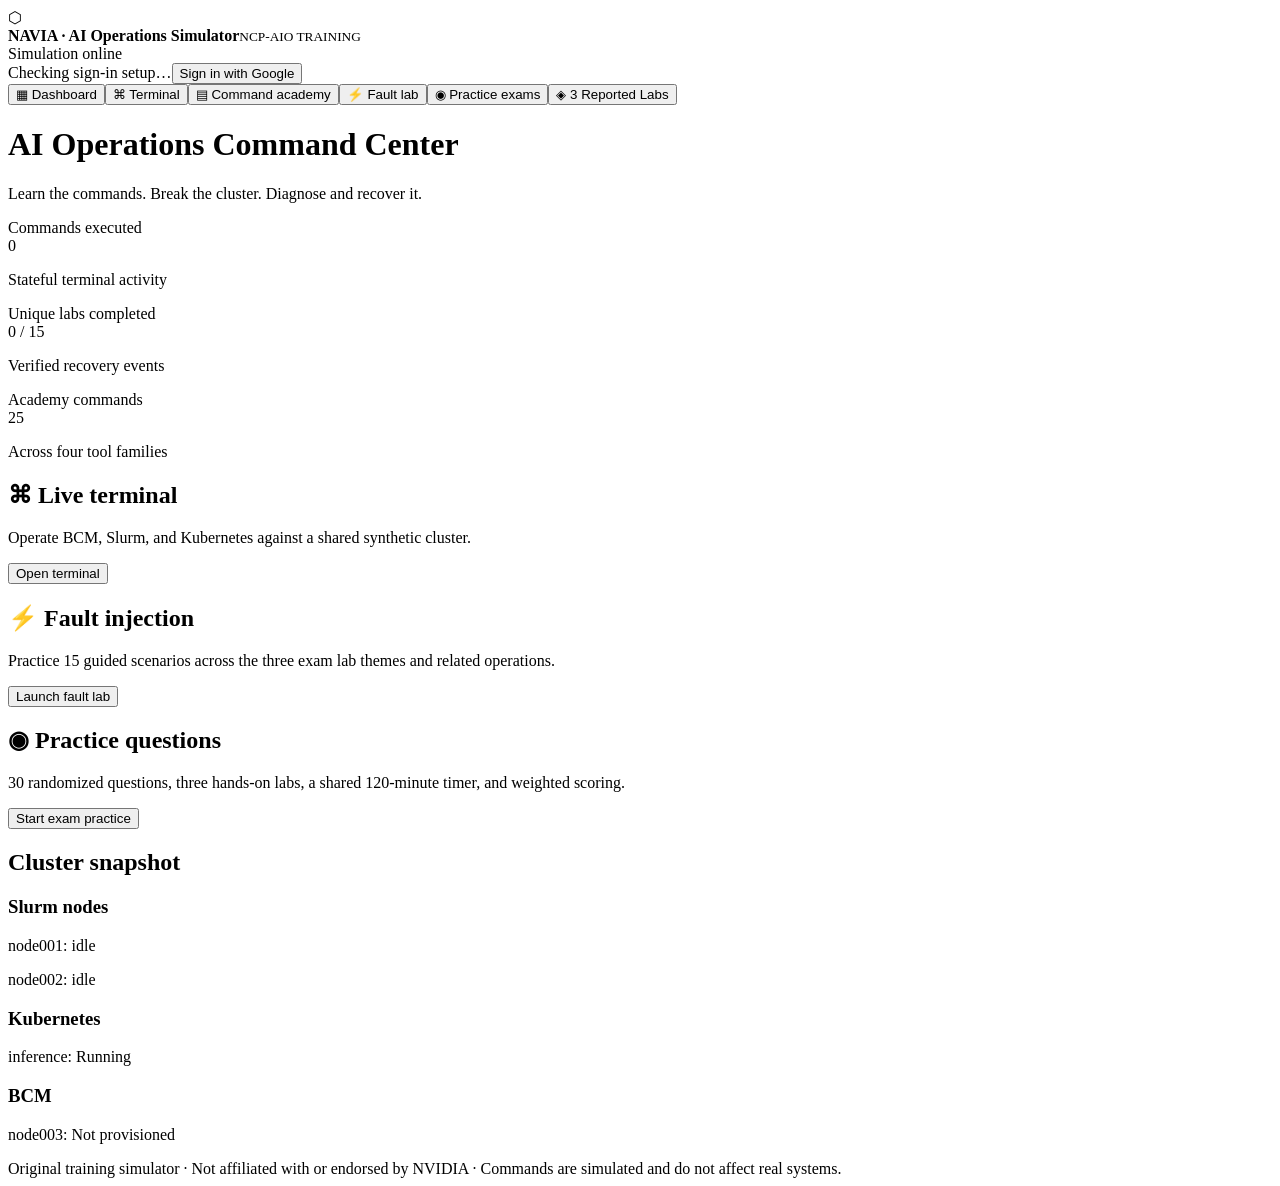
==== aio/index.html @ 16745d51 "Add files via upload" ====
<!doctype html><html lang="en"><head><meta charset="UTF-8"><meta name="viewport" content="width=device-width,initial-scale=1,viewport-fit=cover"><meta name="theme-color" content="#101d31"><meta name="apple-mobile-web-app-capable" content="yes"><title>NAVIA · AI Operations Simulator</title><link rel="manifest" href="manifest.webmanifest"><link rel="stylesheet" href="style.css?v=31"></head><body><header><div class="brand"><span class="logo">⬡</span><div><strong>NAVIA · AI Operations Simulator</strong><small>NCP-AIO TRAINING</small></div></div><span class="status"><i></i> Simulation online</span><div class="cloud-auth"><span id="cloud-status" aria-live="polite">Checking sign-in setup…</span><button id="cloud-login" type="button">Sign in with Google</button><button id="cloud-logout" type="button" hidden>Sign out</button></div></header><nav id="nav"><button data-page="dashboard" class="active">▦ Dashboard</button><button data-page="terminal">⌘ Terminal</button><button data-page="academy">▤ Command academy</button><button data-page="faults">⚡ Fault lab</button><button data-page="exams">◉ Practice exams</button><button onclick="location.href='exam-recall.html'">◈ 3 Reported Labs</button></nav><main id="app"></main><footer>Original training simulator · Not affiliated with or endorsed by NVIDIA · Commands are simulated and do not affect real systems.</footer><script src="ops-engine.js?v=31"></script><script src="app.js?v=31"></script><script type="module" src="cloud.js?v=10"></script></body></html>
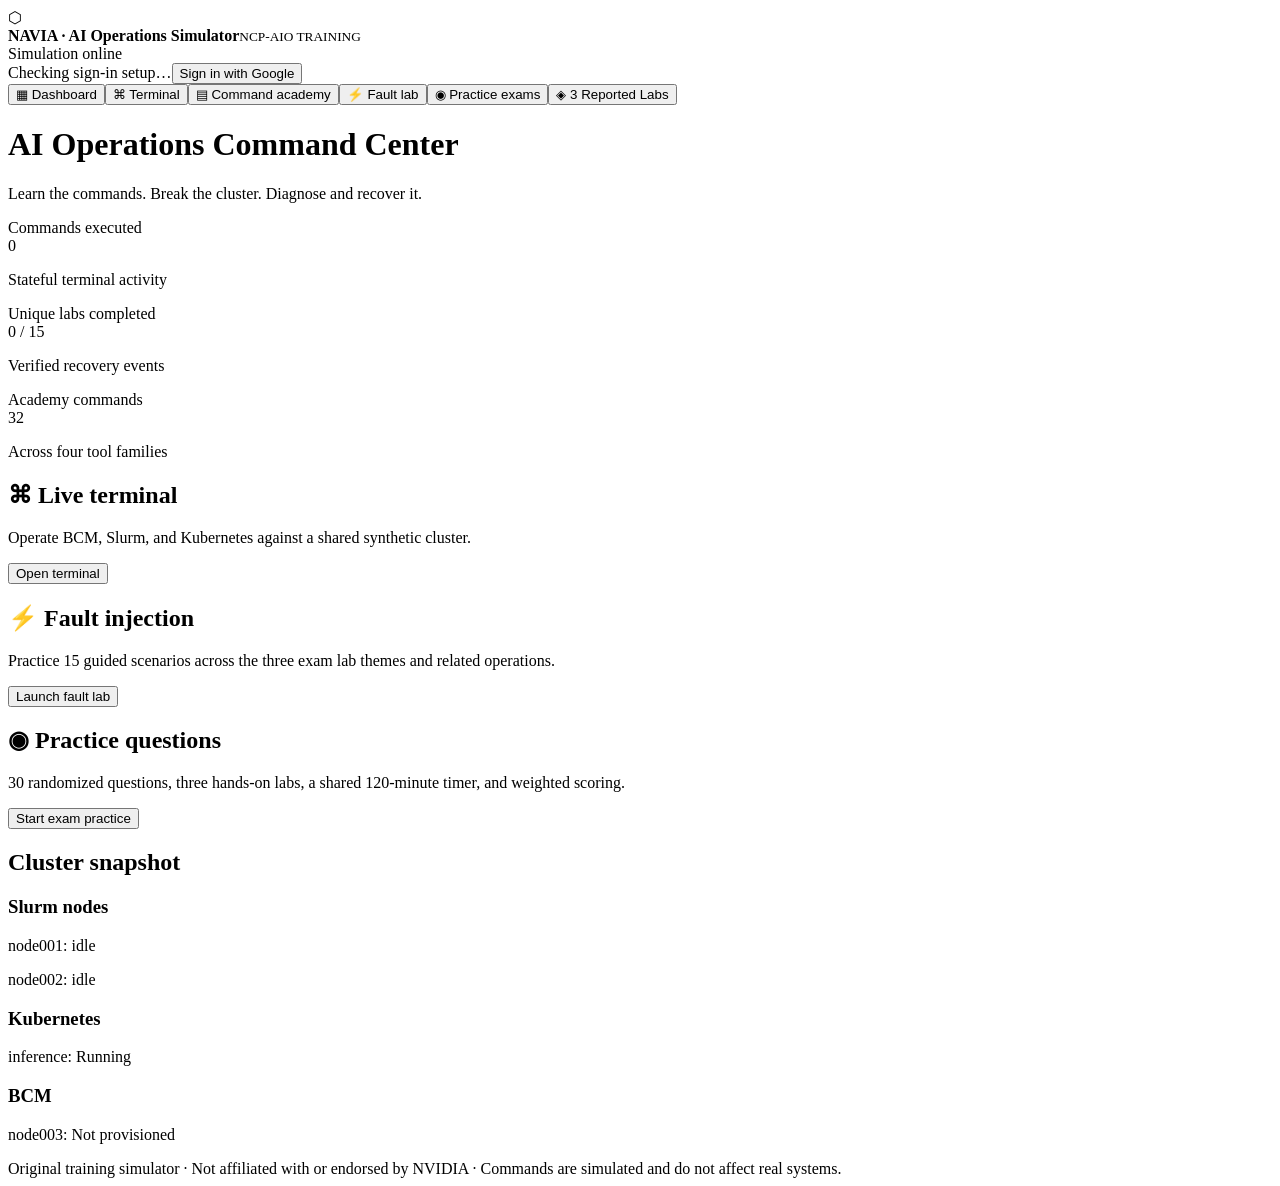
==== commit 6b2caa7f: "Add files via upload" ====
--- a/aio/index.html
+++ b/aio/index.html
@@ -1 +1 @@
-<!doctype html><html lang="en"><head><meta charset="UTF-8"><meta name="viewport" content="width=device-width,initial-scale=1,viewport-fit=cover"><meta name="theme-color" content="#101d31"><meta name="apple-mobile-web-app-capable" content="yes"><title>NAVIA · AI Operations Simulator</title><link rel="manifest" href="manifest.webmanifest"><link rel="stylesheet" href="style.css?v=31"></head><body><header><div class="brand"><span class="logo">⬡</span><div><strong>NAVIA · AI Operations Simulator</strong><small>NCP-AIO TRAINING</small></div></div><span class="status"><i></i> Simulation online</span><div class="cloud-auth"><span id="cloud-status" aria-live="polite">Checking sign-in setup…</span><button id="cloud-login" type="button">Sign in with Google</button><button id="cloud-logout" type="button" hidden>Sign out</button></div></header><nav id="nav"><button data-page="dashboard" class="active">▦ Dashboard</button><button data-page="terminal">⌘ Terminal</button><button data-page="academy">▤ Command academy</button><button data-page="faults">⚡ Fault lab</button><button data-page="exams">◉ Practice exams</button><button onclick="location.href='exam-recall.html'">◈ 3 Reported Labs</button></nav><main id="app"></main><footer>Original training simulator · Not affiliated with or endorsed by NVIDIA · Commands are simulated and do not affect real systems.</footer><script src="ops-engine.js?v=31"></script><script src="app.js?v=31"></script><script type="module" src="cloud.js?v=10"></script></body></html>
+<!doctype html><html lang="en"><head><meta charset="UTF-8"><meta name="viewport" content="width=device-width,initial-scale=1,viewport-fit=cover"><meta name="theme-color" content="#101d31"><meta name="apple-mobile-web-app-capable" content="yes"><title>NAVIA · AI Operations Simulator</title><link rel="manifest" href="manifest.webmanifest"><link rel="stylesheet" href="style.css?v=32"></head><body><header><div class="brand"><span class="logo">⬡</span><div><strong>NAVIA · AI Operations Simulator</strong><small>NCP-AIO TRAINING</small></div></div><span class="status"><i></i> Simulation online</span><div class="cloud-auth"><span id="cloud-status" aria-live="polite">Checking sign-in setup…</span><button id="cloud-login" type="button">Sign in with Google</button><button id="cloud-logout" type="button" hidden>Sign out</button></div></header><nav id="nav"><button data-page="dashboard" class="active">▦ Dashboard</button><button data-page="terminal">⌘ Terminal</button><button data-page="academy">▤ Command academy</button><button data-page="faults">⚡ Fault lab</button><button data-page="exams">◉ Practice exams</button><button onclick="location.href='exam-recall.html'">◈ 3 Reported Labs</button></nav><main id="app"></main><footer>Original training simulator · Not affiliated with or endorsed by NVIDIA · Commands are simulated and do not affect real systems.</footer><script src="ops-engine.js?v=32"></script><script src="fault-labs.js?v=32"></script><script src="app.js?v=32"></script><script type="module" src="cloud.js?v=10"></script></body></html>
